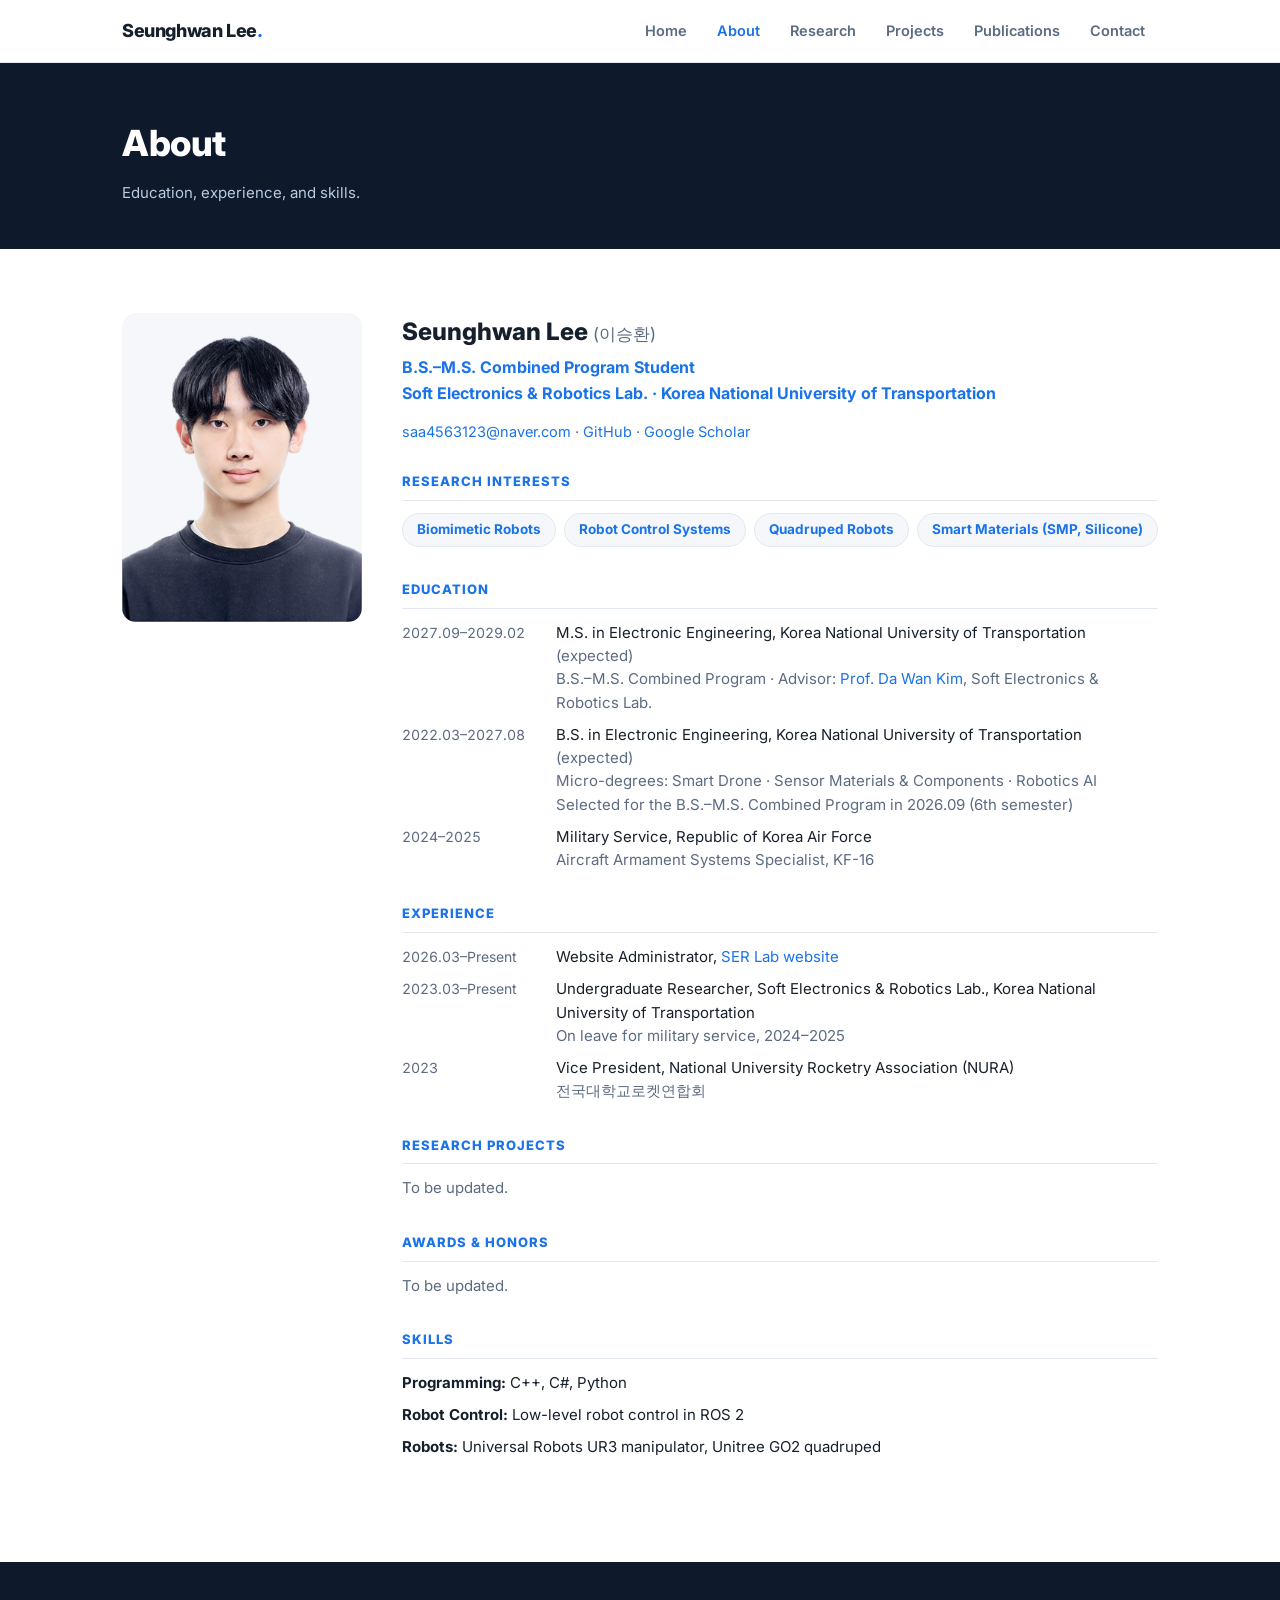
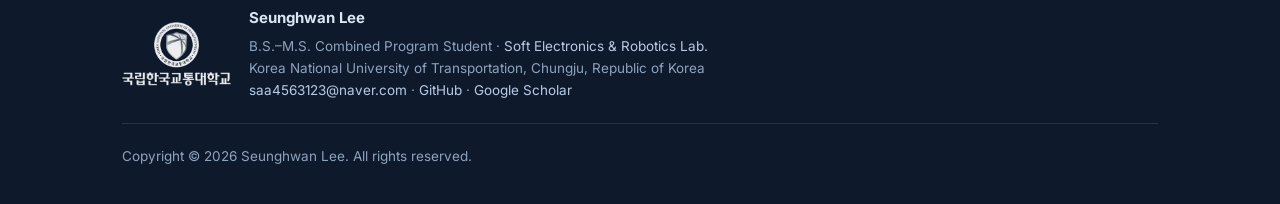
==== about.html @ fe288e7c "About: add NURA vice president (2023) Co-Authored-By: Claude Opus 5.5 <noreply@anthropic.com>" ====
<!DOCTYPE html>
<html lang="en">
<head>
<meta charset="UTF-8">
<meta name="viewport" content="width=device-width, initial-scale=1.0">
<title>About — Seunghwan Lee</title>
<link rel="icon" type="image/svg+xml" href="images/favicon.svg">
<link rel="preconnect" href="https://fonts.googleapis.com">
<link href="https://fonts.googleapis.com/css2?family=Inter:wght@400;600;700;800&display=swap" rel="stylesheet">
<link rel="stylesheet" href="css/style.css?v=3">
</head>
<body>

<section class="pagehead">
  <div class="wrap">
    <h1>About</h1>
    <p>Education, experience, and skills.</p>
  </div>
</section>

<section class="sec">
  <div class="wrap">
    <div class="prof">
      <!-- 사진: images/profile.png 를 같은 이름으로 덮어쓰면 교체됩니다 -->
      <img class="photo" src="images/profile.png" alt="Seunghwan Lee"
           onerror="this.outerHTML='<div class=photo>SL</div>'">
      <div>
        <h3>Seunghwan Lee <span style="font-weight:400;color:var(--sub);font-size:17px">(이승환)</span></h3>
        <div class="role">B.S.–M.S. Combined Program Student<br>
          Soft Electronics &amp; Robotics Lab. · Korea National University of Transportation</div>
        <p style="font-size:14.5px;color:var(--sub)">
          <a href="mailto:saa4563123@naver.com">saa4563123@naver.com</a> ·
          <a href="https://github.com/saa4563123" target="_blank" rel="noopener">GitHub</a> ·
          <a href="https://scholar.google.com/citations?user=Gwwt5F8AAAAJ" target="_blank" rel="noopener">Google Scholar</a>
        </p>
        <!-- 항목 추가: <dd class="dated"><time>기간</time><div>내용<br><span>회색 보조 설명</span></div></dd> 한 줄을 복사해서 고치면 됩니다 -->
        <dl>
          <dt>Research Interests</dt>
          <!-- 키워드 하나 = <span class="chip">...</span> -->
          <dd class="kw">
            <span class="chip">Biomimetic Robots</span>
            <span class="chip">Robot Control Systems</span>
            <span class="chip">Quadruped Robots</span>
            <span class="chip">Smart Materials (SMP, Silicone)</span>
          </dd>

          <dt>Education</dt>
          <dd class="dated"><time>2027.09–2029.02</time><div>M.S. in Electronic Engineering, Korea National University of Transportation <span>(expected)</span><br>
            <span>B.S.–M.S. Combined Program · Advisor: <a href="https://www.dawankim.com" target="_blank" rel="noopener">Prof. Da Wan Kim</a>, Soft Electronics &amp; Robotics Lab.</span></div></dd>
          <dd class="dated"><time>2022.03–2027.08</time><div>B.S. in Electronic Engineering, Korea National University of Transportation <span>(expected)</span><br>
            <span>Micro-degrees: Smart Drone · Sensor Materials &amp; Components · Robotics AI</span><br>
            <span>Selected for the B.S.–M.S. Combined Program in 2026.09 (6th semester)</span></div></dd>
          <dd class="dated"><time>2024–2025</time><div>Military Service, Republic of Korea Air Force<br>
            <span>Aircraft Armament Systems Specialist, KF-16</span></div></dd>

          <dt>Experience</dt>
          <dd class="dated"><time>2026.03–Present</time><div>Website Administrator, <a href="https://knut-serl.github.io/" target="_blank" rel="noopener">SER Lab website</a></div></dd>
          <dd class="dated"><time>2023.03–Present</time><div>Undergraduate Researcher, Soft Electronics &amp; Robotics Lab., Korea National University of Transportation<br>
            <span>On leave for military service, 2024–2025</span></div></dd>
          <dd class="dated"><time>2023</time><div>Vice President, National University Rocketry Association (NURA)<br>
            <span>전국대학교로켓연합회</span></div></dd>

          <dt>Research Projects</dt>
          <dd><span>To be updated.</span></dd>

          <dt>Awards &amp; Honors</dt>
          <dd><span>To be updated.</span></dd>

          <!-- 학회 발표가 생기면 주석을 풀고 채우세요
          <dt>Presentations</dt>
          <dd class="dated"><time>2027</time><div>Title, Conference, Location</div></dd>
          -->

          <dt>Skills</dt>
          <dd><b>Programming:</b> C++, C#, Python</dd>
          <dd><b>Robot Control:</b> Low-level robot control in ROS 2</dd>
          <dd><b>Robots:</b> Universal Robots UR3 manipulator, Unitree GO2 quadruped</dd>
        </dl>
      </div>
    </div>
  </div>
</section>

<script src="data/site-data.js?v=3"></script>
<script src="js/common.js?v=3"></script>
</body>
</html>
---- css/style.css ----
/* ============================================================
   Seunghwan Lee — 개인 연구자 사이트 공용 스타일시트 (SER Lab 사이트와 같은 디자인)
   색상·폰트를 바꾸려면 아래 :root 변수만 수정하면 전체에 반영됩니다.
   ============================================================ */
:root {
  --ink: #16202c;          /* 본문 글자색 */
  --sub: #5b6b82;          /* 보조 글자색 */
  --accent: #1a73e8;       /* 포인트 색 (링크·버튼·배지) */
  --accent-dark: #0d47a1;
  --navy: #0e1a2b;         /* 헤더·히어로 배경 */
  --line: #e3e8f0;
  --bg: #ffffff;
  --soft: #f5f7fa;
  --maxw: 1080px;
}
* { margin: 0; padding: 0; box-sizing: border-box; }
html { scroll-behavior: smooth; }
body {
  font-family: "Inter", "Segoe UI", "Apple SD Gothic Neo", "Malgun Gothic", sans-serif;
  color: var(--ink); background: var(--bg); line-height: 1.6; font-size: 16px;
}
a { color: var(--accent); text-decoration: none; }
a:hover { text-decoration: underline; }
img { max-width: 100%; }
.wrap { max-width: var(--maxw); margin: 0 auto; padding: 0 22px; }

/* ---------- 상단 내비게이션 ---------- */
.nav {
  position: sticky; top: 0; z-index: 50; background: rgba(255,255,255,0.96);
  backdrop-filter: blur(8px); border-bottom: 1px solid var(--line);
}
.nav .in {
  max-width: var(--maxw); margin: 0 auto; padding: 0 22px;
  display: flex; align-items: center; gap: 26px; height: 62px;
}
.nav .logo img { height: 38px; display: block; }
.nav .logo:hover { text-decoration: none; }
.nav .in > ul { list-style: none; display: flex; gap: 4px; margin-left: auto; }
.nav li { position: relative; }
.nav li a {
  display: block; padding: 8px 13px; font-size: 14.5px; font-weight: 600;
  color: var(--sub); border-radius: 8px; white-space: nowrap;
}
.nav li a:hover { color: var(--accent); background: var(--soft); text-decoration: none; }
.nav li a.on { color: var(--accent); }
/* 드롭다운 하위 메뉴 */
.nav ul.sub {
  display: none; position: absolute; top: 100%; left: 0; list-style: none;
  background: #fff; border: 1px solid var(--line); border-radius: 12px;
  padding: 6px; min-width: 172px; box-shadow: 0 10px 28px rgba(20,40,80,0.12);
}
.nav li:hover > ul.sub, .nav li:focus-within > ul.sub { display: block; }
.nav .burger { display: none; margin-left: auto; background: none; border: none; font-size: 24px; cursor: pointer; color: var(--ink); }
@media (max-width: 860px) {
  .nav .in > ul {
    display: none; position: absolute; top: 62px; left: 0; right: 0;
    background: #fff; border-bottom: 1px solid var(--line);
    flex-direction: column; padding: 10px 16px 16px;
  }
  .nav .in > ul.open { display: flex; }
  .nav .burger { display: block; }
  /* 모바일에서는 하위 메뉴를 항상 펼쳐서 들여쓰기로 표시 */
  .nav ul.sub {
    display: block; position: static; border: none; box-shadow: none;
    padding: 0 0 0 16px; min-width: 0;
  }
}

/* ---------- 히어로 (홈) ---------- */
.hero {
  background: linear-gradient(135deg, var(--navy) 0%, #14304f 60%, #0d47a1 130%);
  color: #fff; padding: 96px 0 88px;
}
.hero h1 { font-size: clamp(30px, 5vw, 50px); font-weight: 800; letter-spacing: -1px; line-height: 1.15; }
.hero .tag { margin-top: 16px; font-size: clamp(15px, 2vw, 19px); color: #b9cbe4; max-width: 640px; }
.hero .cta { margin-top: 34px; display: flex; gap: 12px; flex-wrap: wrap; }
.btn {
  display: inline-block; padding: 12px 26px; border-radius: 10px; font-weight: 700;
  font-size: 15px; background: var(--accent); color: #fff;
}
.btn:hover { background: var(--accent-dark); text-decoration: none; }
.btn.ghost { background: rgba(255,255,255,0.12); border: 1px solid rgba(255,255,255,0.35); }
.btn.ghost:hover { background: rgba(255,255,255,0.22); }

/* ---------- 페이지 머리글 (서브페이지) ---------- */
.pagehead { background: var(--navy); color: #fff; padding: 52px 0 44px; }
.pagehead h1 { font-size: clamp(26px, 4vw, 36px); font-weight: 800; letter-spacing: -0.5px; }
.pagehead p { margin-top: 8px; color: #b9cbe4; font-size: 15px; }

/* ---------- 공통 섹션 ---------- */
.sec { padding: 64px 0; }
.sec.alt { background: var(--soft); }
.sec h2 { font-size: 26px; font-weight: 800; letter-spacing: -0.5px; margin-bottom: 8px; }
.sec .sub { color: var(--sub); margin-bottom: 30px; max-width: 700px; }
.sec .more { font-weight: 600; font-size: 14px; }

/* ---------- 카드 그리드 ---------- */
.grid { display: grid; gap: 22px; }
.grid.c2 { grid-template-columns: repeat(2, 1fr); }
.grid.c3 { grid-template-columns: repeat(3, 1fr); }
.grid.c4 { grid-template-columns: repeat(4, 1fr); }
@media (max-width: 860px) { .grid.c3, .grid.c4 { grid-template-columns: repeat(2, 1fr); } }
@media (max-width: 560px) { .grid.c2, .grid.c3, .grid.c4 { grid-template-columns: 1fr; } }
.card {
  background: #fff; border: 1px solid var(--line); border-radius: 14px;
  padding: 24px; transition: box-shadow 0.18s, transform 0.18s;
}
.card:hover { box-shadow: 0 8px 26px rgba(20,40,80,0.10); transform: translateY(-2px); }
.card h3 { font-size: 17px; font-weight: 700; margin-bottom: 8px; }
.card p { font-size: 14px; color: var(--sub); }
.card .ico { font-size: 30px; margin-bottom: 12px; }
.card img.fig {
  width: 100%; height: auto; display: block; border-radius: 10px;
  background: #fff; margin-bottom: 14px;   /* 원본 비율 그대로 — 잘리지 않음 */
}

/* ---------- 연구 분야 (Research 페이지: 좌측 이미지 + 우측 제목·요약) ---------- */
.rrow {
  display: grid; grid-template-columns: 290px 1fr; gap: 34px; align-items: start;
  padding: 28px 0; border-bottom: 1px solid var(--line);
}
.rrow:first-child { padding-top: 0; }
.rrow:last-child { border-bottom: 0; }
.rrow img {
  width: 100%; height: auto; display: block; border-radius: 14px;
  background: #fff; border: 1px solid var(--line);
}
.rrow h3 { font-size: 23px; font-weight: 800; margin-bottom: 10px; }
.rrow p { font-size: 16.5px; color: var(--sub); line-height: 1.8; }
@media (max-width: 760px) { .rrow { grid-template-columns: 1fr; gap: 14px; } }
/* 홈 화면 연구 카드의 제목 */
.card h3.rt { font-size: 16px; font-weight: 700; margin-bottom: 6px; }


/* ---------- 프로필 (About 페이지) ---------- */
.prof { display: grid; grid-template-columns: 240px 1fr; gap: 40px; align-items: start; }
@media (max-width: 720px) { .prof { grid-template-columns: 1fr; } }
.prof .photo {
  width: 100%; height: auto; display: block; border-radius: 14px; background: var(--soft);   /* 사진은 원본 비율 그대로  */
}
/* 사진(.jpg/.png)이 모두 없을 때 대신 표시되는 이니셜 — img 가 div 로 교체됨 */
.prof div.photo {
  aspect-ratio: 3/4; display: flex; align-items: center; justify-content: center;
  font-size: 56px; font-weight: 800; color: #b9c7da;
}
.prof h3 { font-size: 24px; font-weight: 800; }
.prof .role { color: var(--accent); font-weight: 700; margin: 4px 0 14px; }
.prof dl { margin-top: 28px; }
.prof dt {
  font-size: 13px; font-weight: 800; color: var(--accent); text-transform: uppercase;
  letter-spacing: 1px; margin: 32px 0 12px; padding-bottom: 8px; border-bottom: 1px solid var(--line);
}
.prof dt:first-child { margin-top: 0; }
.prof dd { font-size: 15px; line-height: 1.55; color: var(--ink); margin-left: 0; padding-left: 0; }
.prof dd + dd { margin-top: 9px; }
.prof dd.lead { font-size: 16.5px; line-height: 1.65; }              /* 연구 분야 소개 문단 */
.prof dd span { color: var(--sub); }                                  /* 보조 설명(학위 논문 제목 등)은 회색 */
.prof dd b { font-weight: 700; }
/* 역할 꼬리표: <span class="tag">PI</span> */
.prof dd .tag {
  display: inline-block; padding: 1px 8px 2px; border-radius: 20px; margin-left: 6px; vertical-align: 2px;
  font-size: 11px; font-weight: 800; letter-spacing: 0.5px; background: var(--soft); color: var(--accent); white-space: nowrap;
}
/* 연도가 있는 항목: 왼쪽 연도 칸(회색) + 오른쪽 내용. <dd class="dated"><time>연도</time><div>내용</div></dd> */
.prof dd.dated { display: grid; grid-template-columns: 136px 1fr; gap: 0 18px; }
.prof dd.dated time { color: var(--sub); font-size: 14px; padding-top: 1px; font-variant-numeric: tabular-nums; white-space: nowrap; }
.prof dd.dated > div { min-width: 0; }
@media (max-width: 560px) {
  .prof dd.dated { grid-template-columns: 1fr; }
  .prof dd.dated time { font-size: 13px; padding-top: 0; }
  .prof dd.dated + dd.dated { margin-top: 12px; }
}


/* ---------- 연락처 ---------- */
.contact-grid { display: grid; grid-template-columns: 1fr 1fr; gap: 34px; align-items: start; }
@media (max-width: 820px) { .contact-grid { grid-template-columns: 1fr; } }
.contact-grid iframe { width: 100%; height: 360px; border: 0; border-radius: 14px; }
.clist { list-style: none; }
.clist li { padding: 10px 0; border-bottom: 1px solid var(--line); font-size: 15px; display: flex; gap: 12px; }
.clist li b { min-width: 74px; color: var(--accent); }


/* ---------- 논문 위젯 (publications.html) ---------- */
.pubw .yearhead { display: flex; align-items: center; gap: 18px; margin: 44px 0 8px; }
.pubw .yearhead:first-child { margin-top: 8px; }
.pubw .yearhead b { font-size: 32px; font-weight: 800; letter-spacing: -1px; }
.pubw .yearhead::after { content: ""; flex: 1; height: 1px; background: var(--line); }
.pubw .item {
  display: grid; grid-template-columns: 44px 1fr; gap: 20px;
  padding: 26px 4px; border-bottom: 1px solid #ececec; align-items: start;
}
.pubw .item.hasimg { grid-template-columns: 44px 104px 1fr; }
.pubw .num { color: var(--accent); font-weight: 700; font-size: 17px; padding-top: 2px; }
.pubw .thumb { width: 104px; height: 104px; border-radius: 8px; background: var(--soft); overflow: hidden; }
.pubw .thumb img { width: 100%; height: 100%; object-fit: cover; }
.pubw .title { font-size: 17px; font-weight: 700; line-height: 1.4; }
.pubw .title a { color: var(--ink); }
.pubw .title a:hover { color: var(--accent); text-decoration: none; }
.pubw .authors { margin-top: 7px; font-size: 14px; color: var(--sub); }
.pubw .authors b { color: var(--ink); }
.pubw .venue {
  margin-top: 7px; font-size: 14px; font-weight: 700; font-style: italic; color: var(--accent);
  display: flex; flex-wrap: wrap; gap: 6px; align-items: center;
}
.pubw .bdg {
  font-style: normal; font-size: 10.5px; font-weight: 800; letter-spacing: 0.3px;
  padding: 2px 8px; border-radius: 99px; color: #fff; white-space: nowrap;
}
.pubw .bdg.if { background: #c0392b; }
.pubw .bdg.top { background: #b8860b; }
.pubw .bdg.man { background: #34495e; }
/* 특허 항목 줄 안의 뱃지는 앞 내용과 살짝 띄운다 */
.pubw .pat-item p .bdg { margin-left: 8px; vertical-align: 1px; }
.pubw .cites { color: #8a93a2; font-size: 12px; font-style: normal; font-weight: 400; }
.pubw .quick { margin-top: 8px; display: flex; flex-wrap: wrap; gap: 5px; }
.pubw .quick a, .pubw .quick button {
  font-size: 12px; color: #8a93a2; background: none; border: 1px solid #e4e7ec;
  border-radius: 6px; padding: 2px 10px; cursor: pointer; font-family: inherit;
}
.pubw .quick a:hover, .pubw .quick button:hover { color: var(--accent); border-color: var(--accent); text-decoration: none; }
.pubw .bib {
  display: none; margin-top: 8px; font-size: 12px; background: var(--soft);
  border: 1px solid var(--line); border-radius: 8px; padding: 10px 12px;
  white-space: pre-wrap; word-break: break-word; font-family: Consolas, monospace;
}
.pubw .bib.open { display: block; }
.pubw .state { text-align: center; padding: 60px 0; color: var(--sub); }
.pubw .notice {
  background: #fff8e6; border: 1px solid #eedca8; border-radius: 8px;
  padding: 10px 14px; font-size: 13px; color: #7a5c00; margin: 14px 0;
}
.pubw .credit { margin-top: 30px; text-align: right; font-size: 11.5px; color: #aab2bf; }

/* 특허 목록 */
.pat-item {
  display: grid; grid-template-columns: 44px 1fr; gap: 20px;
  padding: 18px 4px; border-bottom: 1px solid #ececec;
}
.pat-item .num { color: var(--accent); font-weight: 700; }
.pat-item h3 { font-size: 15.5px; font-weight: 700; }
.pat-item p { font-size: 13.5px; color: var(--sub); margin-top: 3px; }

/* 탭 (Publications / Patents) */
.tabs { display: flex; gap: 8px; margin: 26px 0 6px; }
.tabs button {
  padding: 9px 22px; border: 1px solid var(--line); border-radius: 99px;
  background: #fff; font-size: 14.5px; font-weight: 700; color: var(--sub);
  cursor: pointer; font-family: inherit;
}
.tabs button.on { background: var(--accent); border-color: var(--accent); color: #fff; }

/* ---------- 홈 최근 논문 ---------- */
.recent-pub { border-left: 3px solid var(--accent); padding: 4px 0 4px 18px; margin-bottom: 18px; }
.recent-pub .t { font-weight: 700; font-size: 15.5px; }
.recent-pub .v { font-size: 13.5px; color: var(--sub); font-style: italic; margin-top: 2px; }

/* ---------- 푸터 ---------- */
footer.site {
  background: var(--navy); color: #8fa3bd; padding: 44px 0 36px; margin-top: 40px; font-size: 13.5px;
}
footer.site .in { max-width: var(--maxw); margin: 0 auto; padding: 0 22px; }
footer.site b { color: #dbe6f5; font-size: 15px; }
footer.site p { margin-top: 8px; }
footer.site a { color: #b9cbe4; }
/* 위쪽: 학교 로고(흰색 버전, 남색 바탕 위에 바로) + 연구실 이름·주소를 가로로 나란히 (좁은 화면에서는 세로로 쌓임) */
footer.site .foot-main { display: flex; align-items: center; gap: 18px; flex-wrap: wrap; }
footer.site .foot-logo { flex: 0 0 auto; display: flex; opacity: .92; transition: opacity .15s; }
footer.site .foot-logo:hover { opacity: 1; }
footer.site .foot-logo img { height: 64px; width: auto; display: block; }  /* 오른쪽 글자 3줄(이름·주소·전화)의 잉크 높이에 맞춤 */
footer.site .foot-lab { flex: 1 1 320px; min-width: 0; }
footer.site .foot-lab p { margin-top: 6px; }
/* 아래쪽: 관리자 연락처·저작권 (얇은 구분선) */
footer.site .foot-sub { margin-top: 22px; padding-top: 16px; border-top: 1px solid rgba(255,255,255,.1); }
footer.site .foot-sub p { margin-top: 6px; }


/* ============================================================
   개인 사이트 전용 추가 스타일
   ============================================================ */

/* 상단 왼쪽 글자 로고 (이미지 대신 이름) */
.nav .logo { font-size: 18px; font-weight: 800; letter-spacing: -0.4px; color: var(--ink); white-space: nowrap; }
.nav .logo span { color: var(--accent); }

/* 홈 히어로: 왼쪽 소개 + 오른쪽 원형 사진 */
.hero .split { display: grid; grid-template-columns: 1fr 230px; gap: 48px; align-items: center; }
.hero .me {
  width: 230px; height: 230px; border-radius: 50%; object-fit: cover; object-position: center 20%;
  border: 4px solid rgba(255,255,255,0.16); box-shadow: 0 18px 50px rgba(0,0,0,0.35); display: block;
}
.hero .kor { font-size: 0.42em; font-weight: 600; color: #b9cbe4; letter-spacing: 0; margin-left: 6px; }
.hero .aff { margin-top: 10px; font-size: 15px; font-weight: 600; color: #8fb3e8; }
@media (max-width: 760px) {
  .hero .split { grid-template-columns: 1fr; gap: 26px; }
  .hero .me { width: 140px; height: 140px; order: -1; }
}

/* 연구 분야: 이미지가 없는 항목은 글만 한 줄로 */
.rrow.noimg { grid-template-columns: 1fr; }
.rrow .kw { margin-top: 12px; display: flex; flex-wrap: wrap; gap: 6px; }

/* 작은 꼬리표 (기술 스택·키워드) */
.chip {
  display: inline-block; padding: 2px 10px 3px; border-radius: 99px; white-space: nowrap;
  font-size: 11.5px; font-weight: 700; background: var(--soft); color: var(--accent); border: 1px solid var(--line);
}

/* 프로젝트 카드 */
.proj { display: flex; flex-direction: column; }
.proj img.fig { aspect-ratio: 16/10; object-fit: cover; }
.proj .meta { font-size: 12px; font-weight: 800; letter-spacing: 0.6px; color: var(--accent); text-transform: uppercase; margin-bottom: 6px; }
.proj .meta .on { color: #1e8e3e; }
.proj p { flex: 1; }
.proj .chips { margin-top: 14px; display: flex; flex-wrap: wrap; gap: 6px; }
.proj .links { margin-top: 14px; display: flex; flex-wrap: wrap; gap: 14px; font-size: 13.5px; font-weight: 700; }

/* 홈 프로젝트 요약 카드 (사진 없이) */
.card.mini h3 { font-size: 16px; }

/* About 페이지 기술 스택 줄 */
.prof dd .chip { margin: 0 4px 6px 0; }

/* About 페이지 연구 관심사 키워드 (조금 크게) */
.prof dd.kw { display: flex; flex-wrap: wrap; gap: 8px; }
.prof dd.kw .chip { margin: 0; font-size: 13.5px; padding: 5px 14px 6px; color: var(--accent); }
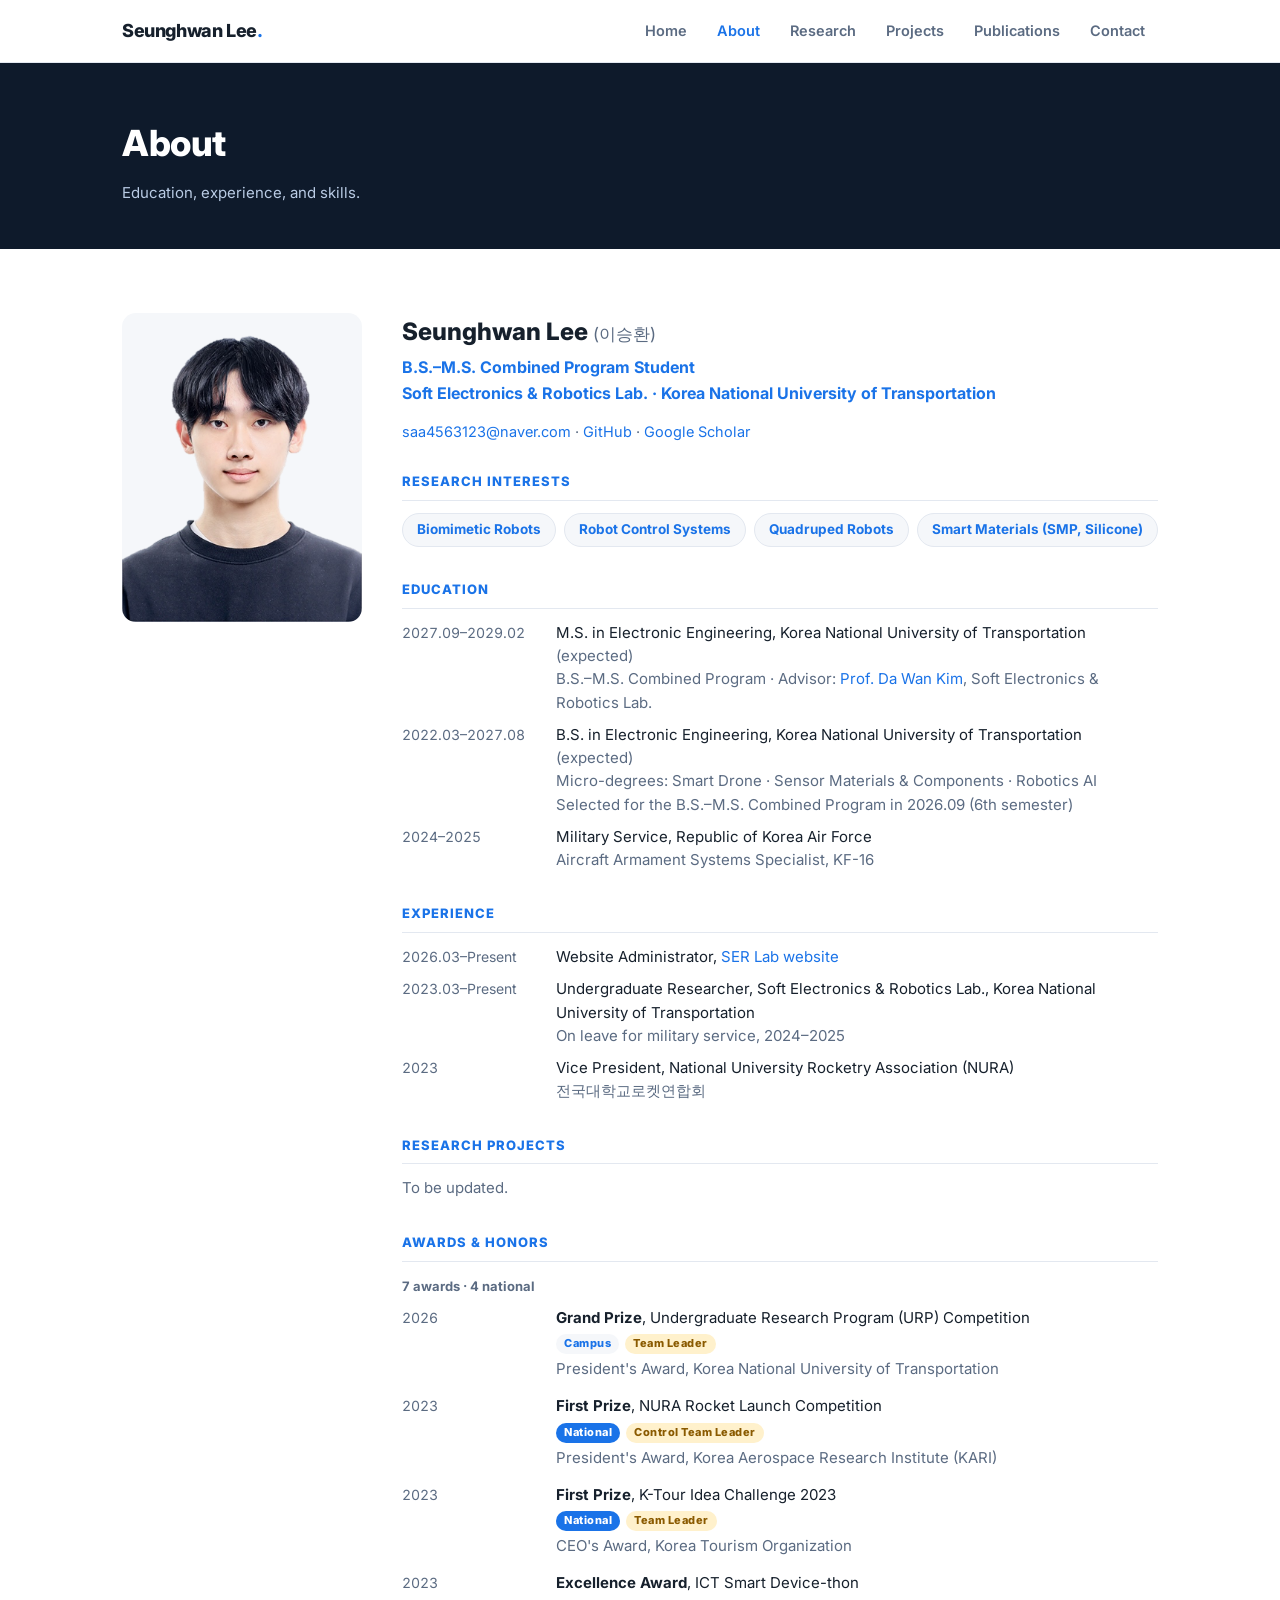
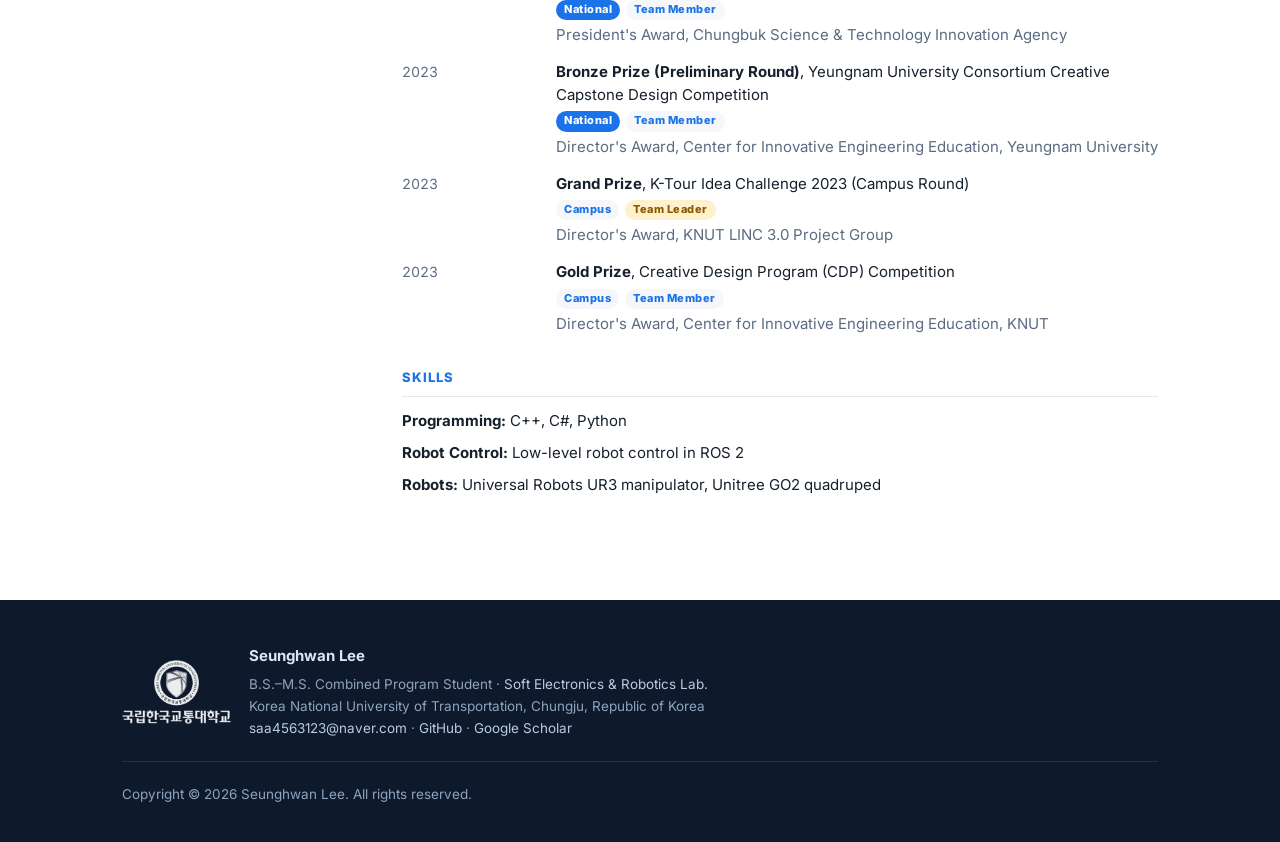
==== commit 0aea1ea2: "About: awards list with scope/role badges and certificate viewer Co-Authored-By: Claude Opus 5.5 <no" ====
--- a/about.html
+++ b/about.html
@@ -7,7 +7,7 @@
 <link rel="icon" type="image/svg+xml" href="images/favicon.svg">
 <link rel="preconnect" href="https://fonts.googleapis.com">
 <link href="https://fonts.googleapis.com/css2?family=Inter:wght@400;600;700;800&display=swap" rel="stylesheet">
-<link rel="stylesheet" href="css/style.css?v=3">
+<link rel="stylesheet" href="css/style.css?v=4">
 </head>
 <body>
 
@@ -63,8 +63,9 @@
           <dt>Research Projects</dt>
           <dd><span>To be updated.</span></dd>
 
+          <!-- 수상 목록은 data/site-data.js 의 awards 에서 자동으로 채워집니다 -->
           <dt>Awards &amp; Honors</dt>
-          <dd><span>To be updated.</span></dd>
+          <dd id="awards"><span>To be updated.</span></dd>
 
           <!-- 학회 발표가 생기면 주석을 풀고 채우세요
           <dt>Presentations</dt>
@@ -81,7 +82,40 @@
   </div>
 </section>
 
-<script src="data/site-data.js?v=3"></script>
-<script src="js/common.js?v=3"></script>
+<script src="data/site-data.js?v=4"></script>
+<script src="js/common.js?v=4"></script>
+<script>
+"use strict";
+// 수상 = data/site-data.js 의 awards (연도 내림차순, 같은 해는 적힌 순서)
+const A = window.SITE.awards || [];
+if (A.length) {
+  const nat = A.filter(a => a.scope === "National").length;
+  const rows = [...A].map((a, i) => ({ a, i })).sort((x, y) => y.a.year - x.a.year || x.i - y.i).map(({ a }) => `
+    <dd class="dated award-row"><time>${a.year}</time><div>
+      <b>${esc(a.prize)}</b>, ${esc(a.event)}
+      <div class="award-tags">
+        ${a.scope ? `<span class="tag ${a.scope === "National" ? "nat" : ""}">${esc(a.scope)}</span>` : ""}
+        ${a.role ? `<span class="tag ${/leader/i.test(a.role) ? "lead" : ""}">${esc(a.role)}</span>` : ""}
+        ${a.image ? `<button class="cert" type="button" data-src="${encodeURI(a.image)}" data-cap="${esc(a.prize + ", " + a.event)}">Certificate</button>` : ""}
+      </div>
+      <span>${esc(a.by)}</span></div></dd>`).join("");
+  document.getElementById("awards").outerHTML =
+    `<dd class="award-sum"><span>${A.length} awards · ${nat} national</span></dd>` + rows;
+
+  // 상장 사진 확대 보기 (사진이 있는 항목만)
+  const box = document.createElement("div");
+  box.className = "lightbox";
+  box.innerHTML = `<button class="x" type="button" aria-label="close">✕</button><img alt=""><div class="cap"></div>`;
+  document.body.append(box);
+  const close = () => box.classList.remove("on");
+  box.addEventListener("click", e => { if (e.target === box || e.target.classList.contains("x")) close(); });
+  document.addEventListener("keydown", e => { if (e.key === "Escape") close(); });
+  document.querySelectorAll(".cert").forEach(b => b.onclick = () => {
+    box.querySelector("img").src = b.dataset.src;
+    box.querySelector(".cap").textContent = b.dataset.cap;
+    box.classList.add("on");
+  });
+}
+</script>
 </body>
 </html>
--- a/css/style.css
+++ b/css/style.css
@@ -324,3 +324,31 @@
 /* About 페이지 연구 관심사 키워드 (조금 크게) */
 .prof dd.kw { display: flex; flex-wrap: wrap; gap: 8px; }
 .prof dd.kw .chip { margin: 0; font-size: 13.5px; padding: 5px 14px 6px; color: var(--accent); }
+
+/* About 수상 목록: 배지(전국/교내, 역할) + 상장 보기 버튼 */
+.prof dd.award-sum span { font-size: 13px; font-weight: 700; color: var(--sub); }
+.prof dd.award-row + dd.award-row { margin-top: 14px; }
+.prof .award-tags { display: flex; flex-wrap: wrap; align-items: center; gap: 6px; margin: 5px 0 3px; }
+.prof .award-tags .tag { margin-left: 0; vertical-align: 0; }
+.prof .award-tags .tag.nat { background: var(--accent); color: #fff; }          /* 전국대회 */
+.prof .award-tags .tag.lead { background: #fff1cc; color: #8a5a00; }            /* 팀장 */
+.prof .cert {
+  font: inherit; font-size: 11.5px; font-weight: 700; color: var(--sub); cursor: pointer;
+  background: #fff; border: 1px solid var(--line); border-radius: 99px; padding: 1px 10px 2px;
+}
+.prof .cert:hover { color: var(--accent); border-color: var(--accent); }
+
+/* 상장 확대 보기 */
+.lightbox {
+  position: fixed; inset: 0; z-index: 90; display: flex; flex-direction: column;
+  align-items: center; justify-content: center; padding: 30px 16px 22px;
+  background: rgba(11, 21, 38, 0.92); opacity: 0; pointer-events: none; transition: opacity 0.2s;
+}
+.lightbox.on { opacity: 1; pointer-events: auto; }
+.lightbox img { max-width: min(900px, 94vw); max-height: 78vh; border-radius: 10px; background: #fff; box-shadow: 0 20px 60px rgba(0,0,0,0.5); }
+.lightbox .cap { color: #fff; text-align: center; margin-top: 14px; font-size: 14px; max-width: 760px; }
+.lightbox .x {
+  position: absolute; top: 18px; right: 18px; border: 0; cursor: pointer; color: #fff;
+  background: rgba(255,255,255,0.12); border-radius: 50%; width: 44px; height: 44px; font-size: 18px;
+}
+.lightbox .x:hover { background: rgba(255,255,255,0.28); }
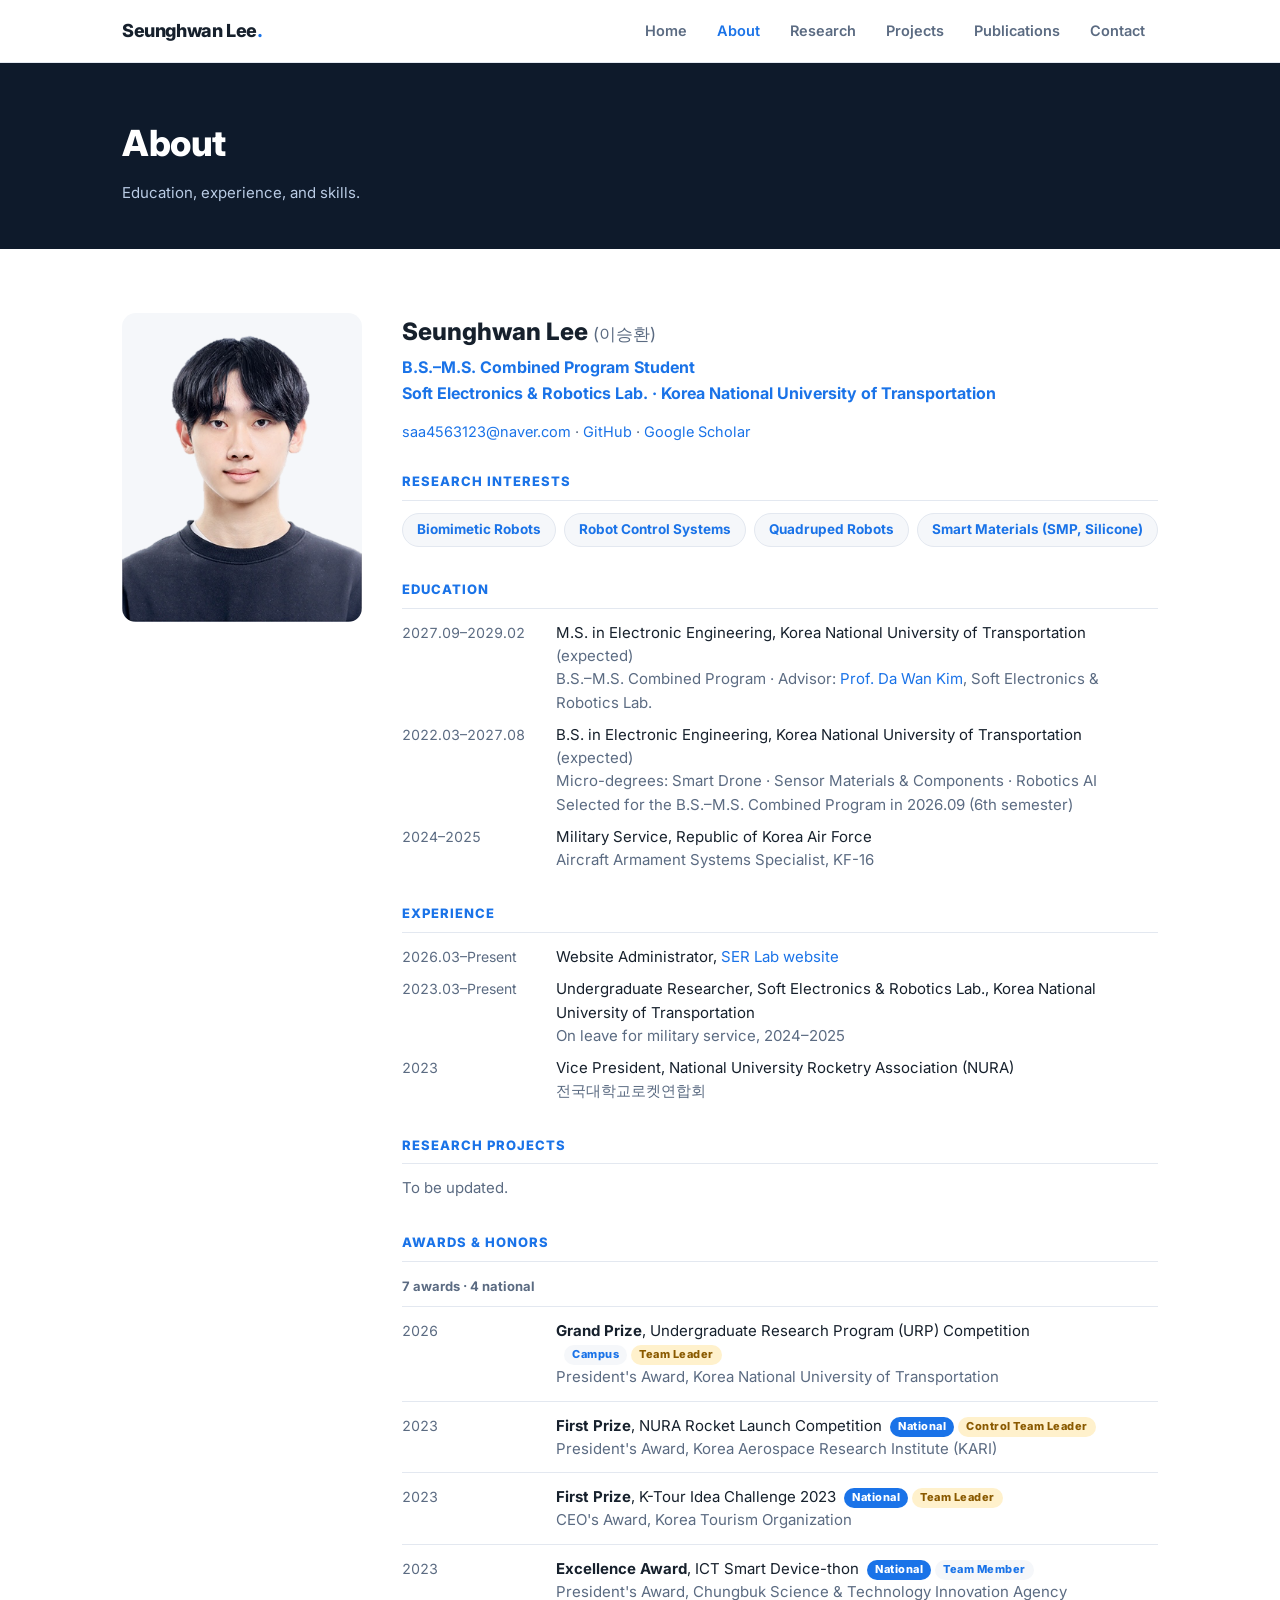
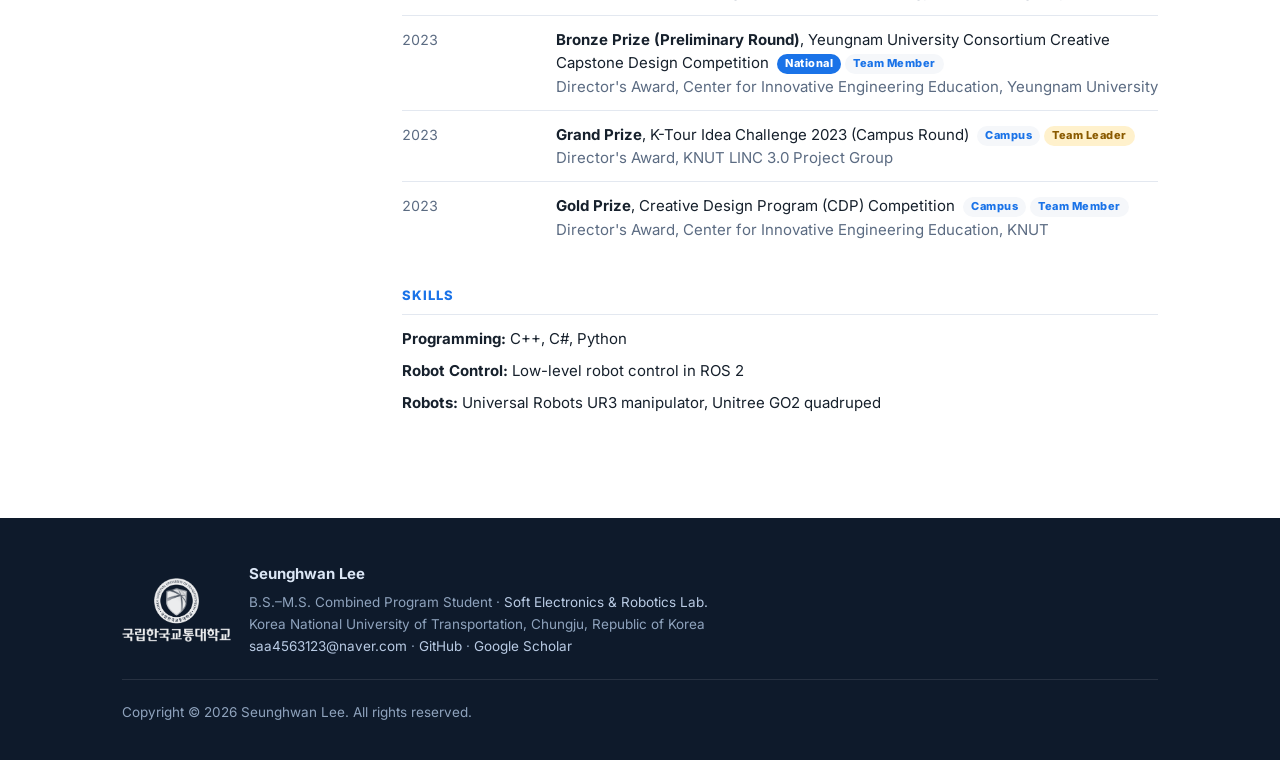
==== commit b70563a4: "About: inline award badges and row separators Co-Authored-By: Claude Opus 5.5 <noreply@anthropic.com" ====
--- a/about.html
+++ b/about.html
@@ -7,7 +7,7 @@
 <link rel="icon" type="image/svg+xml" href="images/favicon.svg">
 <link rel="preconnect" href="https://fonts.googleapis.com">
 <link href="https://fonts.googleapis.com/css2?family=Inter:wght@400;600;700;800&display=swap" rel="stylesheet">
-<link rel="stylesheet" href="css/style.css?v=4">
+<link rel="stylesheet" href="css/style.css?v=5">
 </head>
 <body>
 
@@ -82,8 +82,8 @@
   </div>
 </section>
 
-<script src="data/site-data.js?v=4"></script>
-<script src="js/common.js?v=4"></script>
+<script src="data/site-data.js?v=5"></script>
+<script src="js/common.js?v=5"></script>
 <script>
 "use strict";
 // 수상 = data/site-data.js 의 awards (연도 내림차순, 같은 해는 적힌 순서)
@@ -92,12 +92,10 @@
   const nat = A.filter(a => a.scope === "National").length;
   const rows = [...A].map((a, i) => ({ a, i })).sort((x, y) => y.a.year - x.a.year || x.i - y.i).map(({ a }) => `
     <dd class="dated award-row"><time>${a.year}</time><div>
-      <b>${esc(a.prize)}</b>, ${esc(a.event)}
-      <div class="award-tags">
-        ${a.scope ? `<span class="tag ${a.scope === "National" ? "nat" : ""}">${esc(a.scope)}</span>` : ""}
-        ${a.role ? `<span class="tag ${/leader/i.test(a.role) ? "lead" : ""}">${esc(a.role)}</span>` : ""}
-        ${a.image ? `<button class="cert" type="button" data-src="${encodeURI(a.image)}" data-cap="${esc(a.prize + ", " + a.event)}">Certificate</button>` : ""}
-      </div>
+      <b>${esc(a.prize)}</b>, ${esc(a.event)}<span class="award-tags">${
+        a.scope ? `<span class="tag ${a.scope === "National" ? "nat" : ""}">${esc(a.scope)}</span>` : ""}${
+        a.role ? `<span class="tag ${/leader/i.test(a.role) ? "lead" : ""}">${esc(a.role)}</span>` : ""}${
+        a.image ? `<button class="cert" type="button" data-src="${encodeURI(a.image)}" data-cap="${esc(a.prize + ", " + a.event)}">Certificate</button>` : ""}</span><br>
       <span>${esc(a.by)}</span></div></dd>`).join("");
   document.getElementById("awards").outerHTML =
     `<dd class="award-sum"><span>${A.length} awards · ${nat} national</span></dd>` + rows;
--- a/css/style.css
+++ b/css/style.css
@@ -327,12 +327,15 @@
 
 /* About 수상 목록: 배지(전국/교내, 역할) + 상장 보기 버튼 */
 .prof dd.award-sum span { font-size: 13px; font-weight: 700; color: var(--sub); }
-.prof dd.award-row + dd.award-row { margin-top: 14px; }
-.prof .award-tags { display: flex; flex-wrap: wrap; align-items: center; gap: 6px; margin: 5px 0 3px; }
-.prof .award-tags .tag { margin-left: 0; vertical-align: 0; }
+.prof dd.award-row { padding: 12px 0; border-top: 1px solid var(--line); }   /* 상마다 얇은 구분선 */
+.prof dd.award-row + dd.award-row { margin-top: 0; }
+.prof dd.award-row:last-of-type { padding-bottom: 0; }
+.prof .award-tags { margin-left: 4px; white-space: nowrap; }                    /* 배지는 대회 이름 바로 뒤 */
+.prof .award-tags .tag { margin-left: 4px; vertical-align: 1px; }
 .prof .award-tags .tag.nat { background: var(--accent); color: #fff; }          /* 전국대회 */
 .prof .award-tags .tag.lead { background: #fff1cc; color: #8a5a00; }            /* 팀장 */
 .prof .cert {
+  margin-left: 4px; vertical-align: 1px;
   font: inherit; font-size: 11.5px; font-weight: 700; color: var(--sub); cursor: pointer;
   background: #fff; border: 1px solid var(--line); border-radius: 99px; padding: 1px 10px 2px;
 }
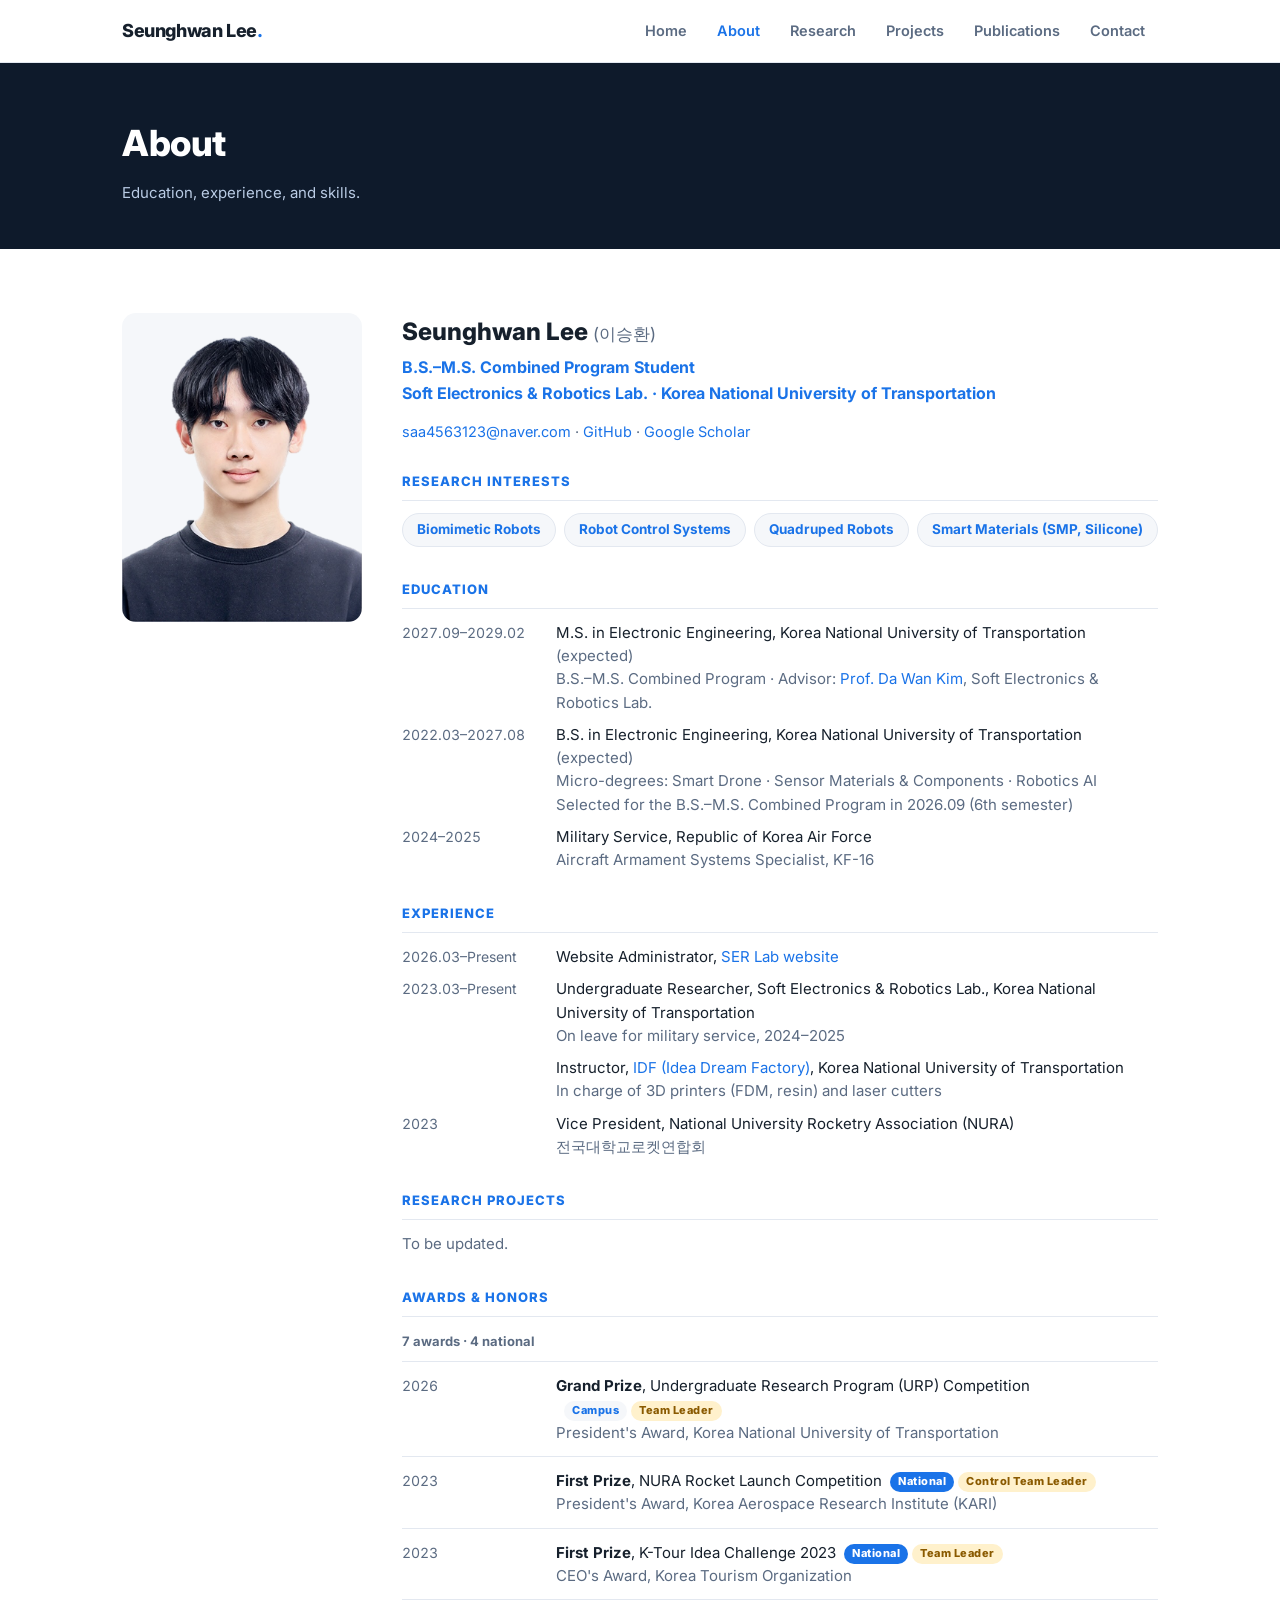
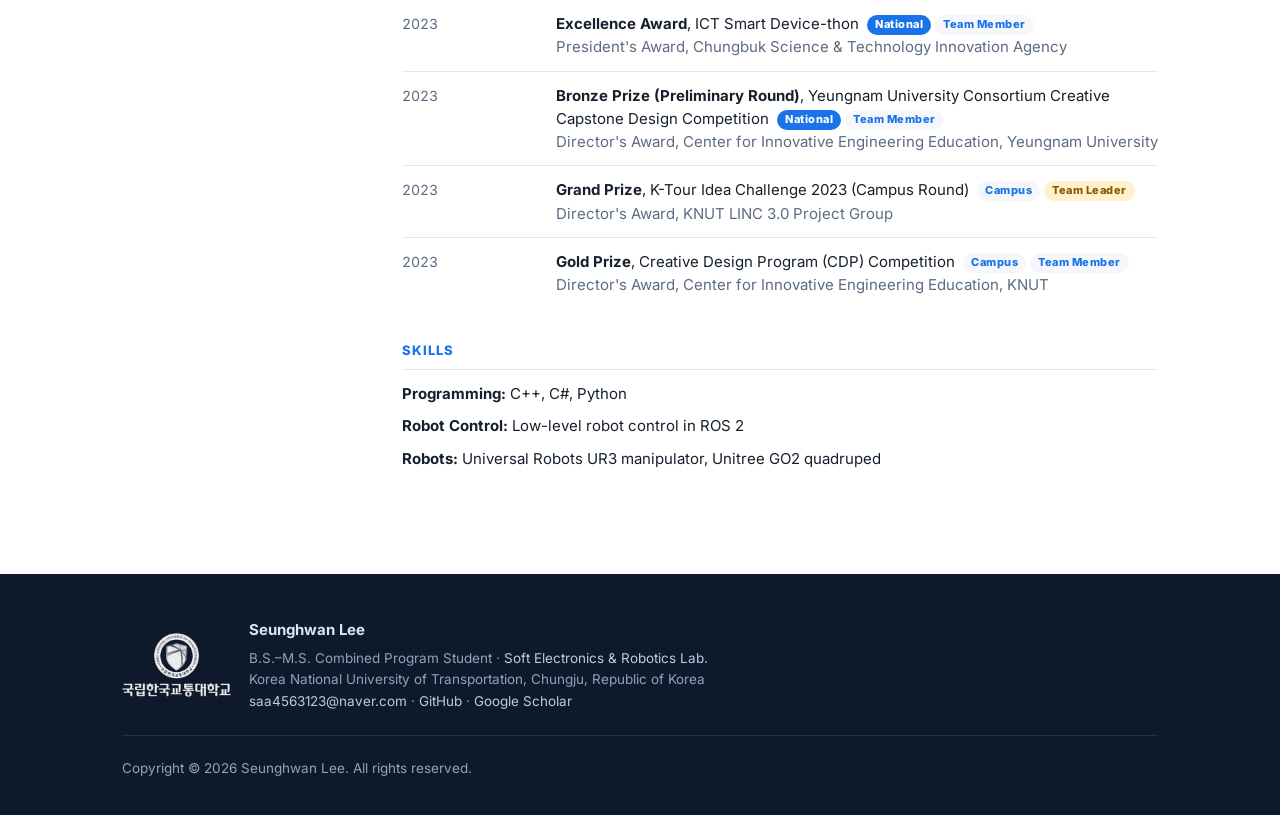
==== commit 65ae3656: "About: add IDF instructor experience Co-Authored-By: Claude Opus 5.5 <noreply@anthropic.com>" ====
--- a/about.html
+++ b/about.html
@@ -7,7 +7,7 @@
 <link rel="icon" type="image/svg+xml" href="images/favicon.svg">
 <link rel="preconnect" href="https://fonts.googleapis.com">
 <link href="https://fonts.googleapis.com/css2?family=Inter:wght@400;600;700;800&display=swap" rel="stylesheet">
-<link rel="stylesheet" href="css/style.css?v=5">
+<link rel="stylesheet" href="css/style.css?v=6">
 </head>
 <body>
 
@@ -57,6 +57,9 @@
           <dd class="dated"><time>2026.03–Present</time><div>Website Administrator, <a href="https://knut-serl.github.io/" target="_blank" rel="noopener">SER Lab website</a></div></dd>
           <dd class="dated"><time>2023.03–Present</time><div>Undergraduate Researcher, Soft Electronics &amp; Robotics Lab., Korea National University of Transportation<br>
             <span>On leave for military service, 2024–2025</span></div></dd>
+          <!-- IDF 인스트럭터: 기간이 정해지면 <time></time> 안에 적으세요 -->
+          <dd class="dated"><time></time><div>Instructor, <a href="https://idf.ut.ac.kr" target="_blank" rel="noopener">IDF (Idea Dream Factory)</a>, Korea National University of Transportation<br>
+            <span>In charge of 3D printers (FDM, resin) and laser cutters</span></div></dd>
           <dd class="dated"><time>2023</time><div>Vice President, National University Rocketry Association (NURA)<br>
             <span>전국대학교로켓연합회</span></div></dd>
 
@@ -82,8 +85,8 @@
   </div>
 </section>
 
-<script src="data/site-data.js?v=5"></script>
-<script src="js/common.js?v=5"></script>
+<script src="data/site-data.js?v=6"></script>
+<script src="js/common.js?v=6"></script>
 <script>
 "use strict";
 // 수상 = data/site-data.js 의 awards (연도 내림차순, 같은 해는 적힌 순서)
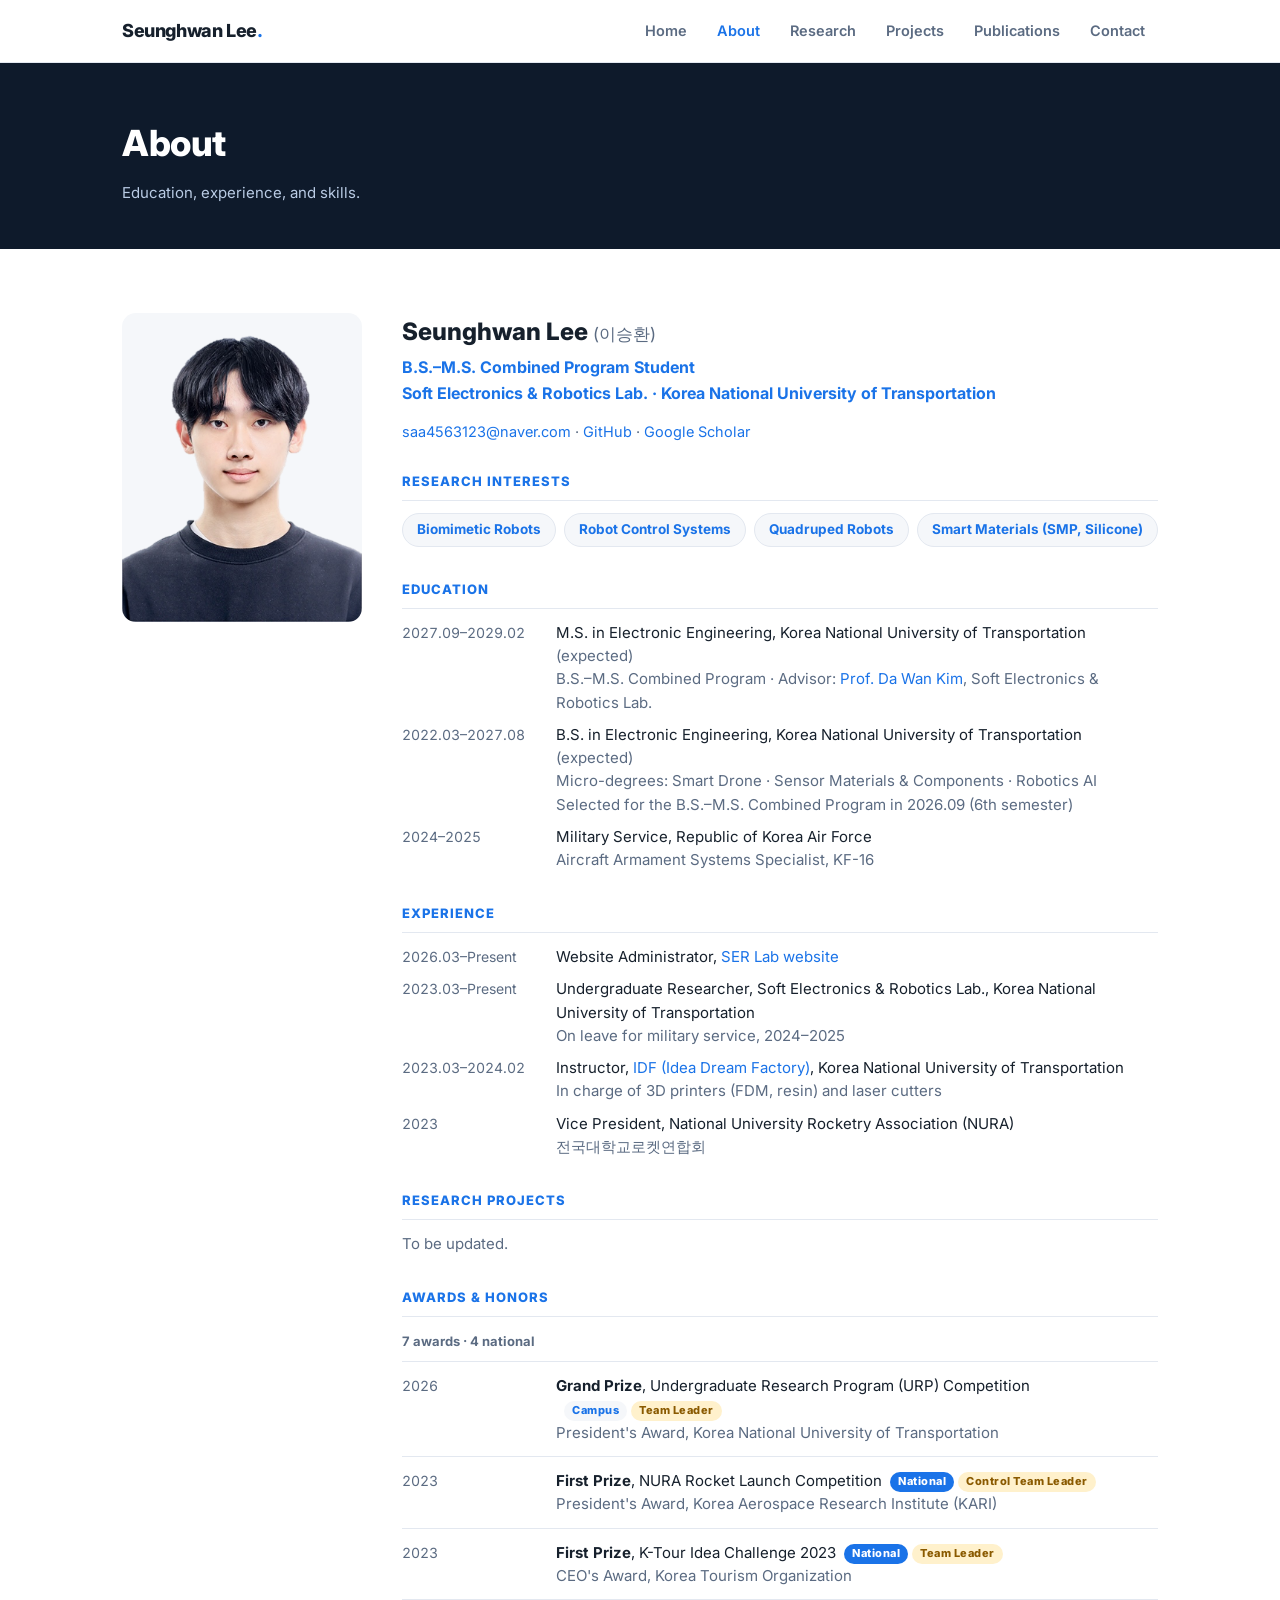
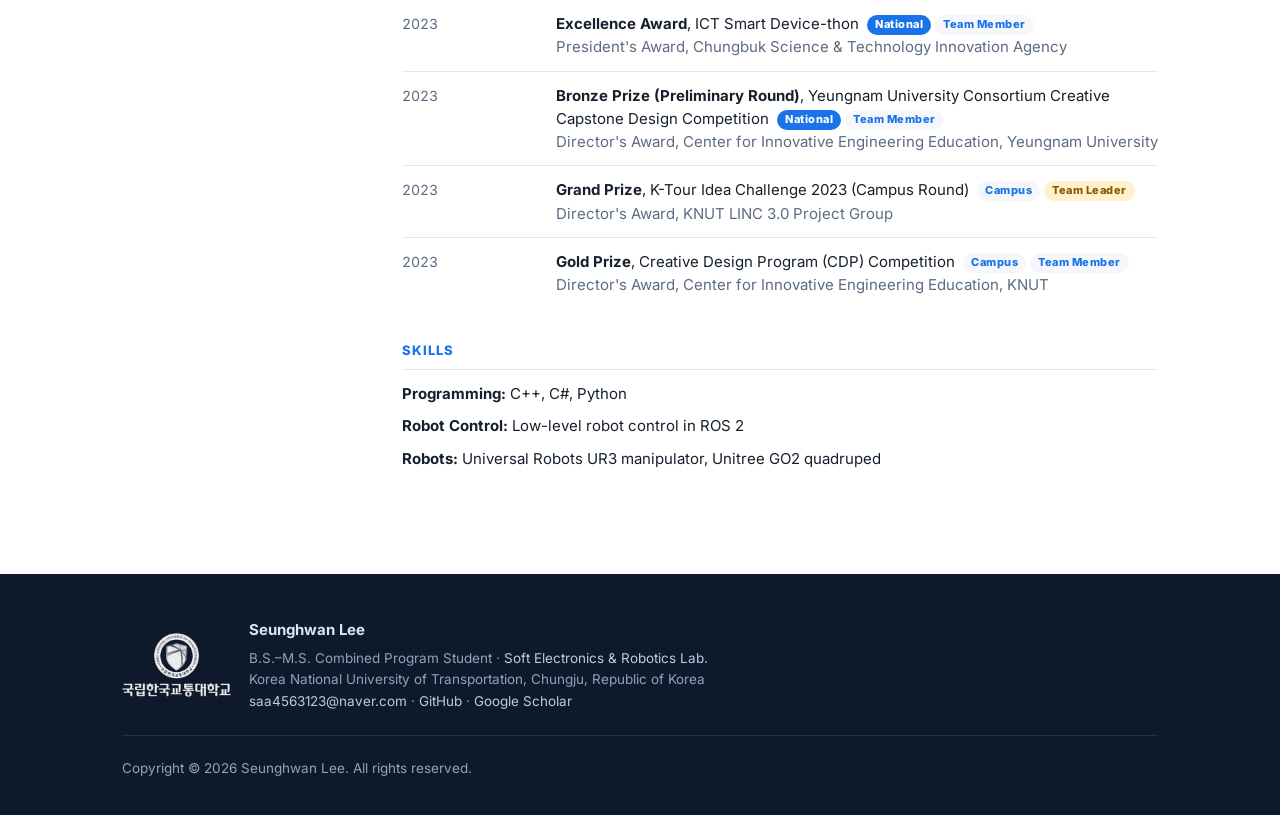
==== commit 754bb44c: "About: IDF instructor period 2023.03-2024.02 Co-Authored-By: Claude Opus 5.5 <noreply@anthropic.com>" ====
--- a/about.html
+++ b/about.html
@@ -57,8 +57,7 @@
           <dd class="dated"><time>2026.03–Present</time><div>Website Administrator, <a href="https://knut-serl.github.io/" target="_blank" rel="noopener">SER Lab website</a></div></dd>
           <dd class="dated"><time>2023.03–Present</time><div>Undergraduate Researcher, Soft Electronics &amp; Robotics Lab., Korea National University of Transportation<br>
             <span>On leave for military service, 2024–2025</span></div></dd>
-          <!-- IDF 인스트럭터: 기간이 정해지면 <time></time> 안에 적으세요 -->
-          <dd class="dated"><time></time><div>Instructor, <a href="https://idf.ut.ac.kr" target="_blank" rel="noopener">IDF (Idea Dream Factory)</a>, Korea National University of Transportation<br>
+          <dd class="dated"><time>2023.03–2024.02</time><div>Instructor, <a href="https://idf.ut.ac.kr" target="_blank" rel="noopener">IDF (Idea Dream Factory)</a>, Korea National University of Transportation<br>
             <span>In charge of 3D printers (FDM, resin) and laser cutters</span></div></dd>
           <dd class="dated"><time>2023</time><div>Vice President, National University Rocketry Association (NURA)<br>
             <span>전국대학교로켓연합회</span></div></dd>
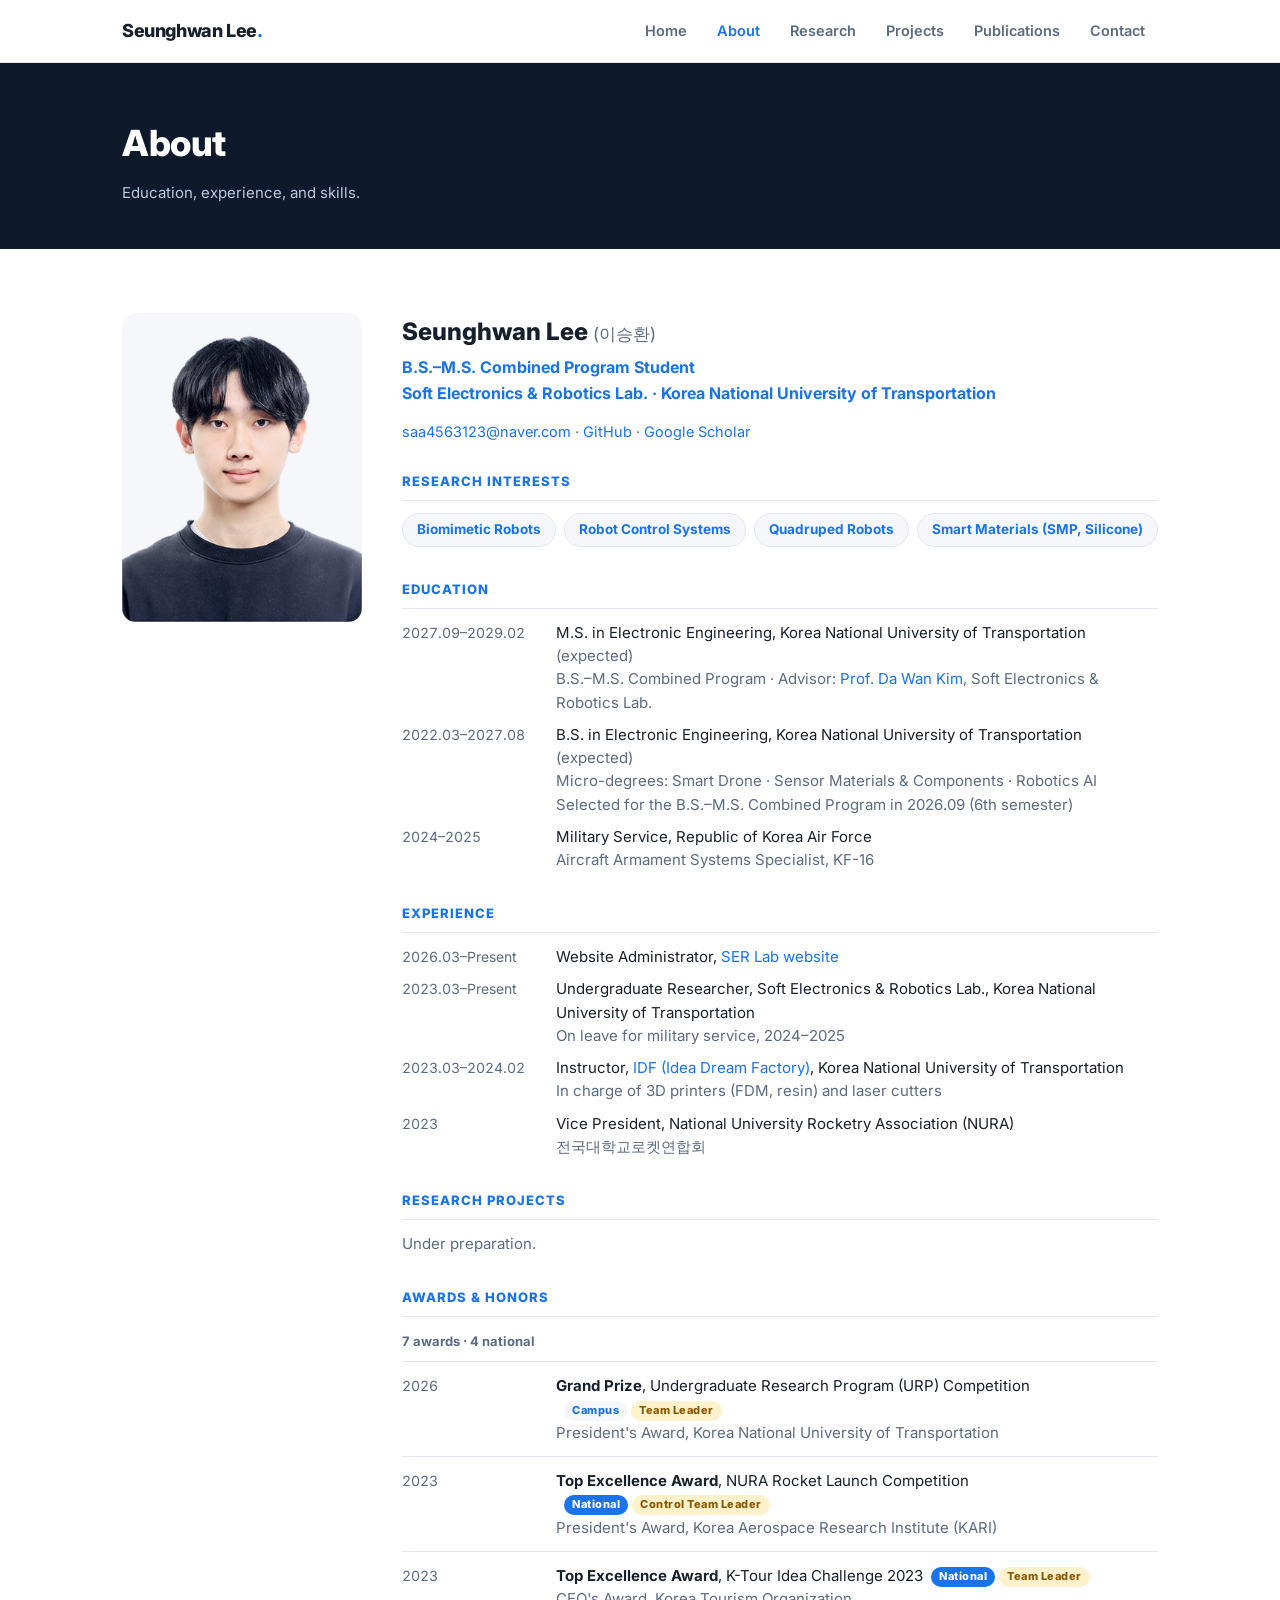
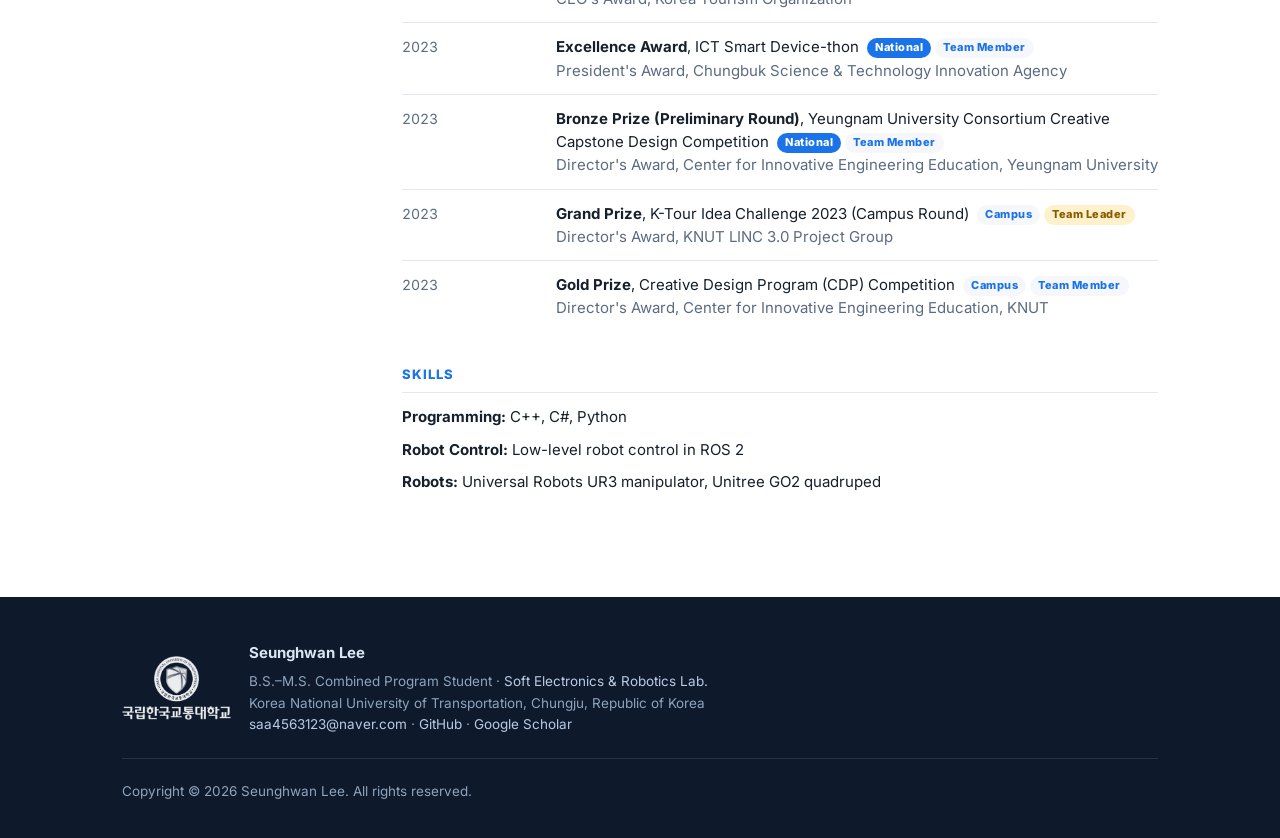
==== commit e3e34e9d: "Mark Research page and Research Projects as under preparation Co-Authored-By: Claude Opus 5.5 <norep" ====
--- a/about.html
+++ b/about.html
@@ -63,7 +63,7 @@
             <span>전국대학교로켓연합회</span></div></dd>
 
           <dt>Research Projects</dt>
-          <dd><span>To be updated.</span></dd>
+          <dd><span>Under preparation.</span></dd>
 
           <!-- 수상 목록은 data/site-data.js 의 awards 에서 자동으로 채워집니다 -->
           <dt>Awards &amp; Honors</dt>
